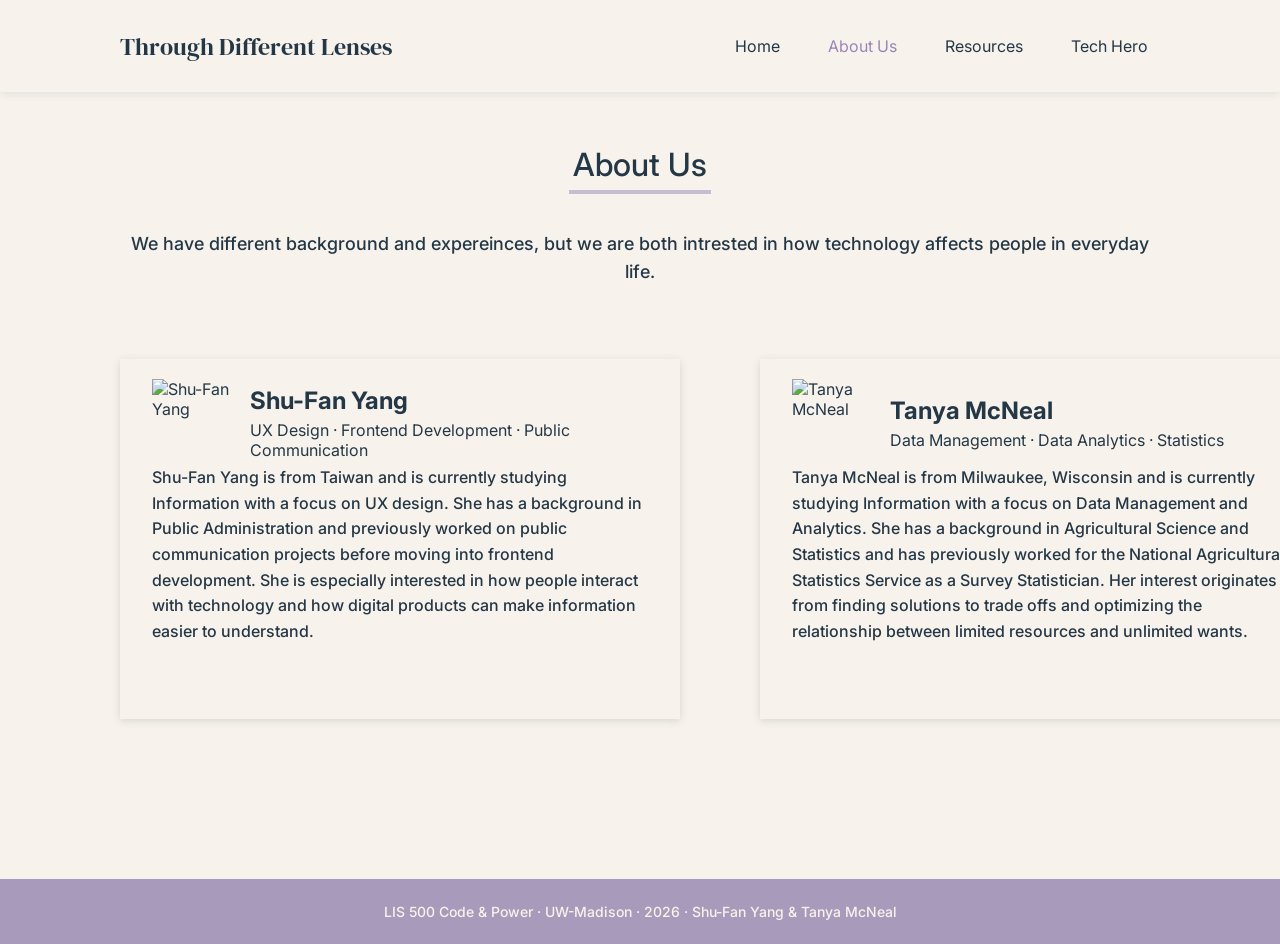
==== about_us.html @ cc82926a "Fix class attribute and spelling errors in about_us.html Corrected a typo in the 'class' attribute a" ====
<!DOCTYPE html>
<html lang="en">
<head>
    <meta charset="UTF-8">
    <meta name="viewport" content="width=device-width, initial-scale=1.0">
    <title>About Us | Through Different Lenses</title>

    <!-- Load Google Fonts before the stylesheet to keep typography consistent on the page. SY -->
    <link rel="preconnect" href="https://fonts.googleapis.com">
    <link rel="preconnect" href="https://fonts.gstatic.com" crossorigin>
    <link href="https://fonts.googleapis.com/css2?family=DM+Serif+Display&family=Inter:ital,opsz,wght@0,14..32,100..900;1,14..32,100..900&display=swap" rel="stylesheet">

    <link rel="stylesheet" href="stylepage.css">
</head>
<body>
    <!-- Shared header used on all pages. The site name and navigation are kept as two separate groups so Flexbox can place them on the left and right sides of the header. SY -->
    <header>
        <a href="index.html" class="site_name">Through Different Lenses</a>
        <nav>
            <a href="index.html" class="nav_tab">Home</a>
            <a href="about_us.html" class="nav_tab active_tab">About Us</a>
            <a href="resources.html" class="nav_tab">Resources</a>
            <a href="tech_hero.html" class="nav_tab">Tech Hero</a>
        </nav>
    </header>

<!--About us page content -->
    <main class="about_page">

        <!--Page inroduction -->
        <section class="about_intro">
            
            <h1>About Us</h1>

            <p>
                We have different background and expereinces, but we are both
                intrested in how technology affects people in everyday life. 
            </p>
            
        </section>
        
            <!-- Profile cards -->
    <section class="profile_container">

        <!-- Shu-Fan Yang Profile -->
        <article class="profile_card">

            <div class="profile_header">

                <img
                    src="images/shu_fan.png"
                    alt="Shu-Fan Yang"
                    class="profile_image"
                >

                <div class="profile_title">

                    <h2>Shu-Fan Yang</h2>

                    <p class="shu_interests">
                        UX Design · Frontend Development · Public Communication
                    </p>

                </div>

            </div>

            <p class="profile_bio">
                Shu-Fan Yang is from Taiwan and is currently studying Information
                with a focus on UX design. She has a background in Public
                Administration and previously worked on public communication
                projects before moving into frontend development. She is especially
                interested in how people interact with technology and how digital
                products can make information easier to understand.
            </p>

        </article>


        <!-- Tanya McNeal Profile -->
        <article class="profile_card">

            <div class="profile_header">

                <img
                    src="images/tanya.png"
                    alt="Tanya McNeal"
                    class="profile_image"
                >

                <div class="profile_title">

                    <h2>Tanya McNeal</h2>

                    <p class="tanya_interests">
                        Data Management · Data Analytics · Statistics
                    </p>

                </div>

            </div>

            <p class="profile_bio">
                Tanya McNeal is from Milwaukee, Wisconsin and is currently studying
                Information with a focus on Data Management and Analytics. She has
                a background in Agricultural Science and Statistics and has
                previously worked for the National Agricultural Statistics Service
                as a Survey Statistician. Her interest originates from finding
                solutions to trade offs and optimizing the relationship between
                limited resources and unlimited wants.
            </p>

        </article>

    </section>

</main> 
            
    <!-- Shared footer used on all pages. SY -->
    <footer>
        <p>
            LIS 500 Code & Power · UW-Madison · 2026 · Shu-Fan Yang & Tanya McNeal
        </p>
    </footer>
</body>
</html>
---- stylepage.css ----
/* Reset default browser spacing so all pages start with a consistent layout. SY */
* {
    box-sizing: border-box; /* Include padding and border in the total width and  height. SY */
    margin: 0;
    padding: 0;
}

/* Set the default typography and background color for the site. SY */
body {
    font-family: 'Inter', sans-serif;
    font-weight: 400;
    color: #243746;
    background-color: #F7F3EC;
    min-height: 100vh; /* Make the page fill the browser window. SY */
    display: flex;
    flex-direction: column;
}


/* Header - SY
------------------------*/
/* Use Flexbox so the site name and navigation can stay on the left and right sides and remain vertically aligned. SY */
header {
    display: flex;
    justify-content:space-between;
    align-items: center;
    padding: 24px 120px;
    box-shadow: 0px 2px 8px rgba(36, 55, 70, 0.1);
    position: relative;
    z-index: 10; /* Keep the header and its shadow above the page content. SY */
}

/* Set the header link color and remove the default underline. SY */
header a {
    color: #243746;
    text-decoration: none;
}

.site_name {
    font-family: 'DM Serif Display', serif;
    font-size: 24px;
}

/* Keep tabs in one row with equal spacing and add padding to make each tab easier to click. SY */
nav {
    display: flex;
    gap: 24px;
}

.nav_tab {
    font-size: 16px;
    padding: 12px;
}

/* Change the text color on hover to give users a clear visual response. SY */
.nav_tab:hover {
    color: #9985B9;
}

/* Highlight the current page in the navigation so users can see where they are. SY */
.active_tab {
    color: #9985B9;
}


/* Home - SY
------------------------*/
.home {
    display: flex;
    align-items: center;
    overflow: hidden;
    position: relative; /* Use a relative container so the banner can be positioned. SY */
    flex: 1; /* Make the home section fill the remaining space between the header and footer. SY */
}

.home_intro {
    padding: 72px 0 200px 120px;
}

.home_title {
    font-family: 'DM Serif Display', serif;
    font-size: 64px;
    font-weight: 400;
    color: #9985B9;
    margin-bottom: 20px;
}

.home_subtitle {
    font-size: 32px;
    font-weight: 400;
    margin-bottom: 32px;
}

.home_description {
    font-size: 18px;
    line-height: 1.5;
    border-left: 4px solid rgba(153, 133, 185, 0.5);
    padding: 8px 0 8px 16px;
    margin-bottom: 96px;
}

.home_cta {
    width: 360px;
    font-size: 18px;
    line-height: 1.5;
    padding: 0 20px;
    margin-bottom: 12px;
}

.home_cta span {
    font-weight: 500;
    color: #4F7F79;
}

/* Use Flexbox to keep the button text and arrow aligned in one row. SY */
.home_button {
    display: flex;
    align-items: center;
    justify-content: center;
    gap: 12px;
    width: 360px;
    font-size: 18px;
    font-weight: 500;
    color: #F7F3EC;
    background-color: #4F7F79;
    padding: 16px 20px;
    border-radius: 50px;
    text-decoration: none;
}

.home_button:hover {
    background-color: #4E8E86;
}

.home_button img {
    width: 24px;
}

.home_banner {
    position: absolute;
    left: 640px;
    top: 0;
    z-index: -1; /* Keep the banner behind the text. SY */
    height: 110%; /* Make the banner fill the space. SY */
    width: auto;
}


/* Resources - SY
----------------------- */
/* Keep the content centered with consistent spacing between each part. SY */
.resources {
    max-width: 1200px;
    margin: 0 auto;
    display: flex;
    flex-direction: column;
    align-items: center;
    gap: 80px;
    padding: 80px 120px 160px;
}

.resources_intro {
    text-align: center;
}

.resources_title {
    font-size: 32px;
    font-weight: 400;
    display: inline-block; /* Allow the underline to be the same width as the text. SY */
}

.resources_title::after {
    content: "";
    display: block;
    width: 100%;
    height: 4px;
    background-color: rgba(153, 133, 185, 0.5);
    margin-top: 4px;
}

.resources_description {
    font-size: 18px;
    line-height: 1.5;
    margin-top: 36px;
}

.resources_definition {
    display: flex;
    flex-direction: column;
    gap: 24px;
}

/* Use Flexbox to keep each definition title in a fixed left column and the explanation on the right. SY */
.definition_card {
    display: flex;
    gap: 24px;
    position: relative;
    padding-bottom: 24px;
}

/* Add a divider between each definition. SY */
.definition_card::after {
    content: "";
    width: 100%;
    height: 2px;
    background-color: rgba(36, 55, 70, 0.1);
    position: absolute;
    left: 0;
    bottom: 0;
}

/* Remove the divider after the last definition. SY */
.definition_card:last-child::after {
  display: none;
}

.definition_title {
    width: 164px;
    font-size: 20px;
    font-weight: 500;
    flex-shrink: 0;
}

.definition_content {
    font-size: 16px;
    line-height: 1.5;
    display: flex;
    flex-direction: column;
    gap: 20px;
}

.definition_content a,
.related_list a {
    color: #9985B9;
    font-weight: 500;
}

.reflection_title,
.question_title,
.related_title {
    font-size: 20px;
    font-weight: 500;
    text-align: center;
}

/* Use a light background to emphasize our reflections. SY */
.reflection_content {
    font-size: 16px;
    line-height: 1.5;
    padding: 24px 48px;
    margin-top: 20px;
    background-color: rgba(153, 133, 185, 0.15);
    border-radius: 10px;
}

.resources_question,
.resources_related {
    width: 100%;
    padding: 0 48px;
}

.question_content {
    display: flex;
    align-items: center;
    gap: 24px;
    margin-top: 20px;
}

.question_content img {
    width: 100px;
    height: 100px;
}

.question_list {
    font-size: 16px;
    line-height: 2;
    list-style-position: inside; /* Keep the list numbers inside the list area to prevent them from overlapping with the image. SY */
}

.related_list {
    font-size: 16px;
    line-height: 1.5;
    margin-top: 24px;
    display: flex;
    flex-direction: column;
    gap: 24px;
    list-style: none;
}


/* Footer - SY
------------------------*/
footer {
    font-weight: 500;
    font-size: 14px;
    text-align: center;
    color: #F7F3EC;
    background-color: #A79ABB;
    padding: 24px 120px;
}

/* About Us - TM
------------------------*/

/*Main About Us Page*/
.about_page{
    flex: 1;
    padding: 52px 120px 160px;
}

/*About Us introduction.*/
.about_intro {
    text-align: center;
    margin-bottom: 72px;
}

.about_intro h1 {
    display: inline-block;
    font-family:"Inter", sams-serif;
    font-size: 32px;
    font-weight: 500;
    line-height: 1.3;
    color: #243746;
}

/*Purple underline beneath the About Us heading. */
.about_intro h1::after {
    content: "";
    display: block;
    width: 142px;
    height: 4px;
    background-color: rgba(153, 133, 185, 0.5);
    margin-top: 4px;
}

/*Introductory description.*/
.about_intro p {
    width: 600 px;
    margin: 36px auto 0;

    font-family: 'Inter', sans-serif;
    font-size: 18px;
    font-weight: 500;
    line-height: 1.6;

    color: #243746;
    text-align: center; 
} 

/*Profile cards */
.profile_container { 
    width: 1200px;
    margin: 0 auto; 

    display: flex;
    gap: 80px;
}

/* Indiviual profile cards. */
.profile_card {
    width: 560px;
    height: 360px;

    position: relative;

    padding: 20px 32px 32px;

    background-color: #F7F3EC;
    broder-radius: 10px;
    
    box-shadow: 0 2px 8px rgba(36, 55, 70, 0.15)
}

/* profile image and title */
.profile_header { 
    display: flex;
    align-items: center; 
    
    gap: 12px; 
    margine-bottom: 26px;
}

/*Profile picture. */
.profile_image {
    width: 86px; 
    height: 86px; 
    object-fit: cover; 
    broader-radius: 50%; 
    flex-shrink: 0;
}

/*Profile names. */
.profile_title h2 {
    font-family: 'Inter', sans-seif;
    
    font-size: 24px;
    front-weight: 500;
    line-height: 1.3;

    color: #243746;
    margin: 0 0 4px;
}

/*Intrest text.*/
.shu_intrests,
.tanya_intrests {
    font-family: 'Inter', sans-seif;
    
    font-size: 14px;
    font-weight: 600;
    line-height: 1.3;
    margin: 0;
    }

/*Shu-Fan intrest color. */
.shu_intrests {
    color: #C96F5B;
}

/*Tanya intrest color. */
.tanya_intrests {
    color: #4F7F79;
}

/* Biography text. */
    .profile_bio {
        width: 496px;

        font-family: 'Inter', sans-seif;
        
        front-size: 16 px;
        font-weight: 500;
        line-height: 1.6;

        color: #243746;

        margin:0;
    }
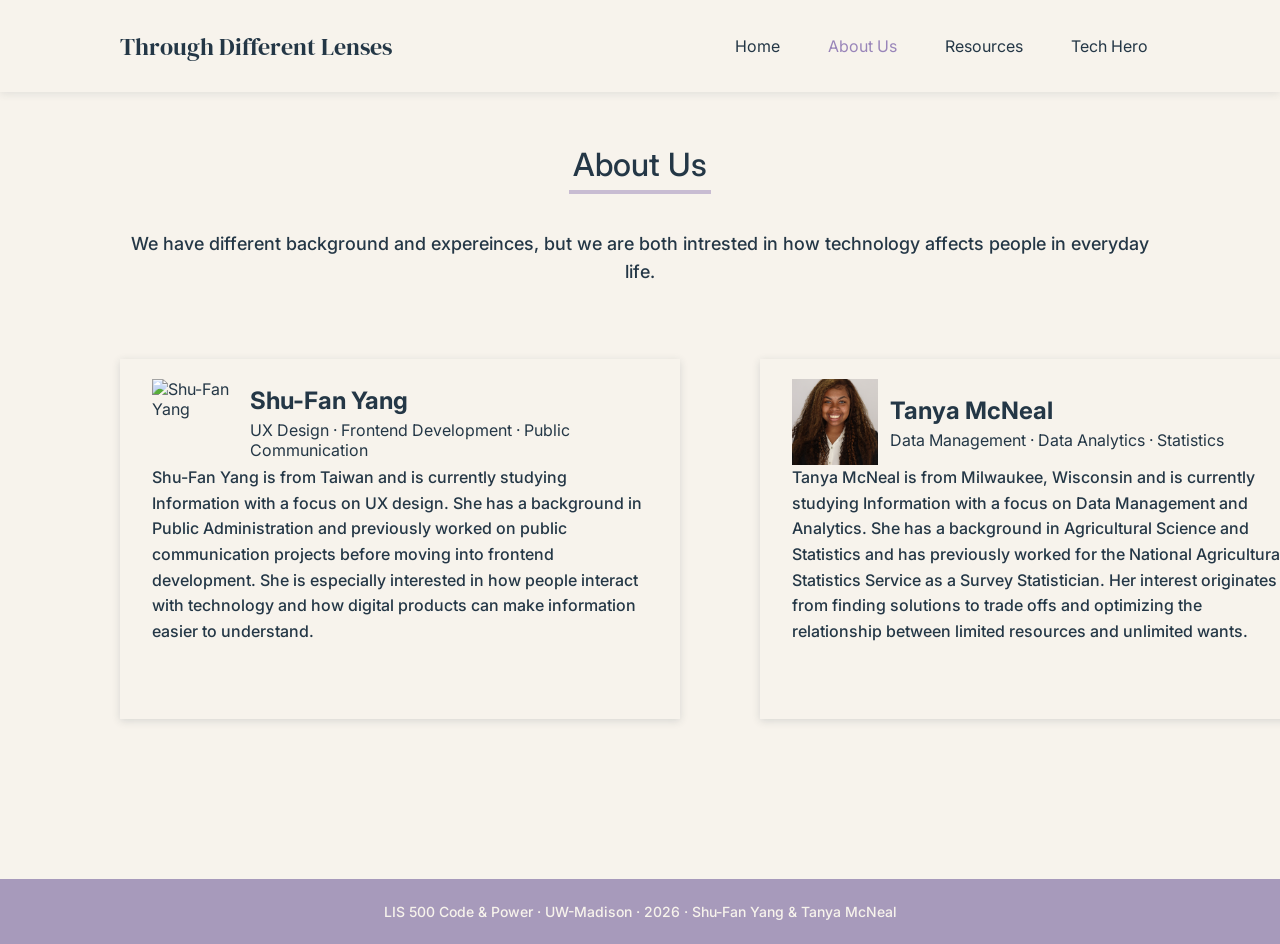
==== commit 68173bbd: "Update profile card classes and image extensions" ====
--- a/about_us.html
+++ b/about_us.html
@@ -43,12 +43,12 @@
     <section class="profile_container">
 
         <!-- Shu-Fan Yang Profile -->
-        <article class="profile_card">
+        <article class="profile_card shu_profile">
 
             <div class="profile_header">
 
                 <img
-                    src="images/shu_fan.png"
+                    src="images/shu_fan.png.png"
                     alt="Shu-Fan Yang"
                     class="profile_image"
                 >
@@ -78,12 +78,12 @@
 
 
         <!-- Tanya McNeal Profile -->
-        <article class="profile_card">
+        <article class="profile_card tanya_profile">
 
             <div class="profile_header">
 
                 <img
-                    src="images/tanya.png"
+                    src="images/tanya.png.jpg"
                     alt="Tanya McNeal"
                     class="profile_image"
                 >
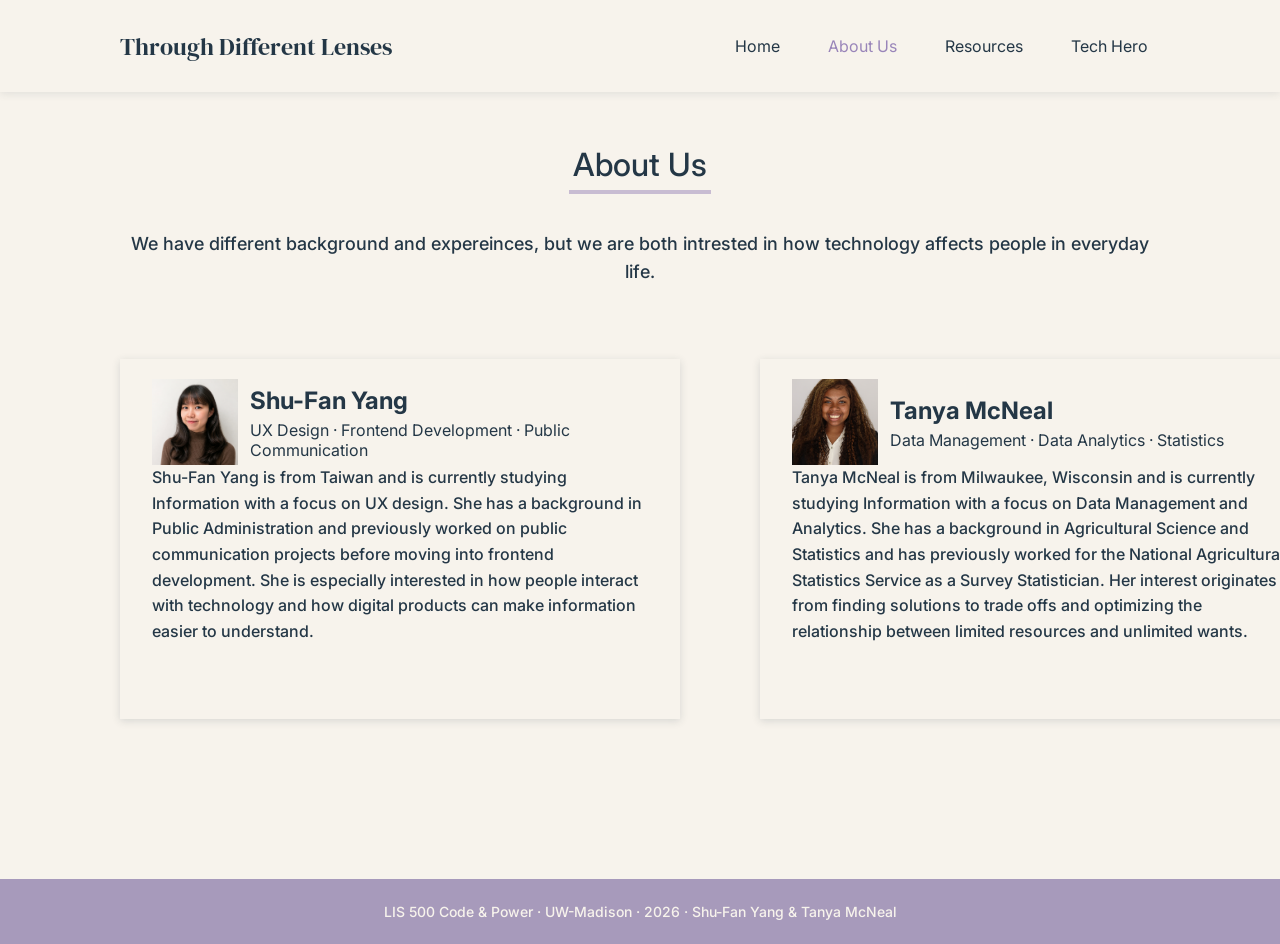
==== commit 31e661b5: "Fix image source path in about_us.html" ====
--- a/about_us.html
+++ b/about_us.html
@@ -48,7 +48,7 @@
             <div class="profile_header">
 
                 <img
-                    src="images/shu_fan.png.png"
+                    src="images/shu_fan.png .png"
                     alt="Shu-Fan Yang"
                     class="profile_image"
                 >
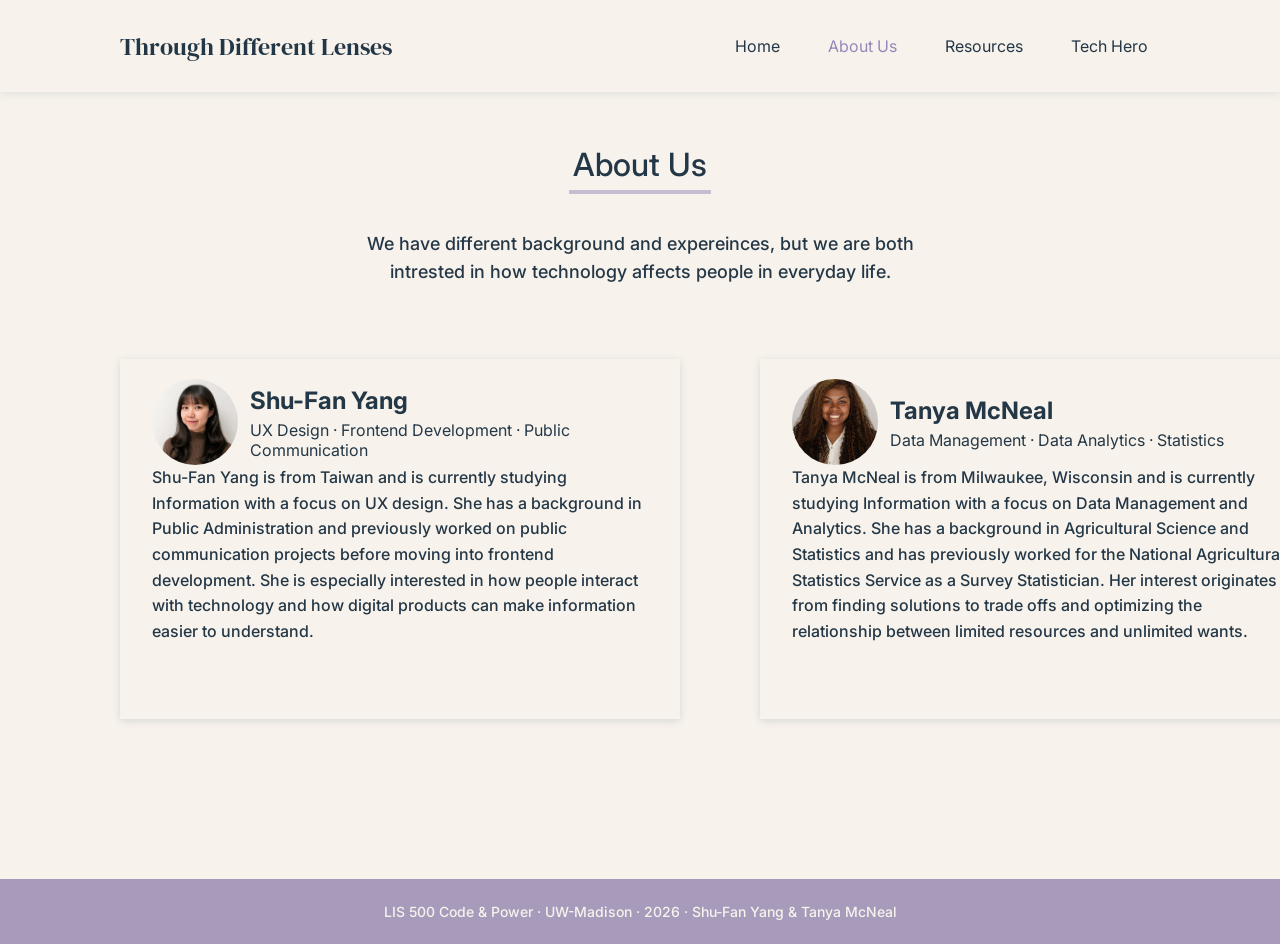
==== commit 2fef0872: "Fix typo in About Us section" ====
--- a/about_us.html
+++ b/about_us.html
@@ -33,7 +33,7 @@
             <h1>About Us</h1>
 
             <p>
-                We have different background and expereinces, but we are both
+                We have different background and expereinces, but we are both<br>
                 intrested in how technology affects people in everyday life. 
             </p>
             
--- a/stylepage.css
+++ b/stylepage.css
@@ -384,8 +384,9 @@
 .profile_image {
     width: 86px; 
     height: 86px; 
-    object-fit: cover; 
-    broader-radius: 50%; 
+    border-radius: 50%; 
+    object-fit: cover;  
+    object-position: center;
     flex-shrink: 0;
 }
 
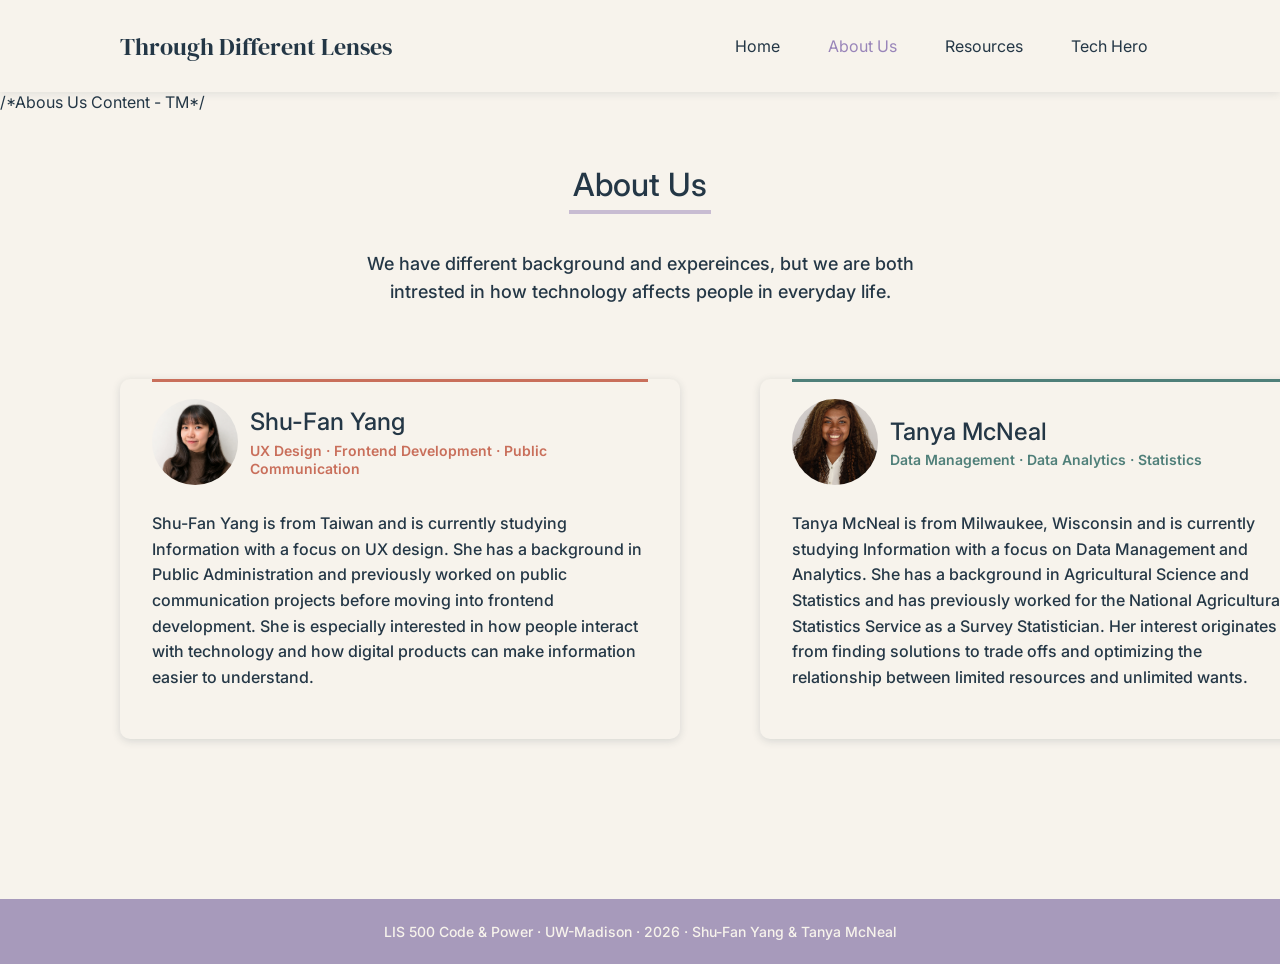
==== commit 8166174a: "Add comment for About Us content section" ====
--- a/about_us.html
+++ b/about_us.html
@@ -24,6 +24,8 @@
         </nav>
     </header>
 
+/*Abous Us Content - TM*/
+    
 <!--About us page content -->
     <main class="about_page">
 
--- a/stylepage.css
+++ b/stylepage.css
@@ -316,7 +316,7 @@
 
 .about_intro h1 {
     display: inline-block;
-    font-family:"Inter", sams-serif;
+    font-family:"Inter", sans-serif;
     font-size: 32px;
     font-weight: 500;
     line-height: 1.3;
@@ -335,7 +335,7 @@
 
 /*Introductory description.*/
 .about_intro p {
-    width: 600 px;
+    width: 600px;
     margin: 36px auto 0;
 
     font-family: 'Inter', sans-serif;
@@ -356,6 +356,24 @@
     gap: 80px;
 }
 
+/*Colored lines at the top of each profile card. */
+.profile_card::before {
+    content: "";
+    position: absolute; 
+    top: 0;
+    left: 32px;
+    right: 32px;
+    height: 3px;
+}
+
+.shu_profile::before {
+    background-color: #C96F5B;
+}
+
+.tanya_profile::before {
+    background-color: #4F7F79;
+}
+
 /* Indiviual profile cards. */
 .profile_card {
     width: 560px;
@@ -366,9 +384,9 @@
     padding: 20px 32px 32px;
 
     background-color: #F7F3EC;
-    broder-radius: 10px;
-    
-    box-shadow: 0 2px 8px rgba(36, 55, 70, 0.15)
+    border-radius: 10px;
+    
+    box-shadow: 0 2px 8px rgba(36, 55, 70, 0.15);
 }
 
 /* profile image and title */
@@ -377,7 +395,7 @@
     align-items: center; 
     
     gap: 12px; 
-    margine-bottom: 26px;
+    margin-bottom: 26px;
 }
 
 /*Profile picture. */
@@ -392,10 +410,10 @@
 
 /*Profile names. */
 .profile_title h2 {
-    font-family: 'Inter', sans-seif;
+    font-family: 'Inter', sans-serif;
     
     font-size: 24px;
-    front-weight: 500;
+    font-weight: 500;
     line-height: 1.3;
 
     color: #243746;
@@ -403,9 +421,9 @@
 }
 
 /*Intrest text.*/
-.shu_intrests,
-.tanya_intrests {
-    font-family: 'Inter', sans-seif;
+.shu_interests,
+.tanya_interests {
+    font-family: 'Inter', sans-serif;
     
     font-size: 14px;
     font-weight: 600;
@@ -413,13 +431,13 @@
     margin: 0;
     }
 
-/*Shu-Fan intrest color. */
-.shu_intrests {
+/*Shu-Fan interest color. */
+.shu_interests {
     color: #C96F5B;
 }
 
-/*Tanya intrest color. */
-.tanya_intrests {
+/*Tanya interest color. */
+.tanya_interests {
     color: #4F7F79;
 }
 
@@ -427,9 +445,9 @@
     .profile_bio {
         width: 496px;
 
-        font-family: 'Inter', sans-seif;
+        font-family: 'Inter', sans-serif;
         
-        front-size: 16 px;
+        font-size: 16px;
         font-weight: 500;
         line-height: 1.6;
 
@@ -438,6 +456,237 @@
         margin:0;
     }
 
+/* Dr. Gladys West - Tech Hero Page - TM
+----------------------------------------*/
+
+/* Main page containter */
+.tech_hero_page {
+    flex: 1;
+    width: 840px;
+    margin: 0 auto; 
+    padding: 52px 0 160px;
+    color: #243746;
+}
+
+/* Page Title */
+.tech_hero_intro {
+    width: 100%;
+    text-align: center; 
+    margin-bottom: 80px; 
+}
+
+.tech_hero_intro h1 {
+    width: 833px;
+    margin: 0 auto; 
+    font-family: "Inter", sans-serif; 
+    font-size: 32px; 
+    font-weight: 500;
+    line-height: 130%;
+    letter-spacing: 0;
+    text-align: center;
+    color: #243746;
+}
+.tech_hero_intro h1 > span:first-of-type { 
+    font-family: "Inter", sans-serif;
+    font-size: 32px;
+    font-weight: 600; 
+    line-height: 130%;
+    letter-spacing: 0;
+    color: #9985B9;
+}
+.title_second_line{
+    position: relative;
+    display:inline-block;
+    font-weight: 500;
+    color: #243746;
+}
+.title_second_line::after {
+    content: "";
+    position:absolute;
+    left: 0;
+    right: 0;
+    bottom: -5px;
+    height: 3px;
+    background-color: #9985B9;
+}
+/* Shared two-column section */
+.hero_section {
+    width: 840px; 
+    display: flex;
+    align-items: flex-start;
+    gap: 24px;
+}
+
+.hero_section p {
+    margin: 0;
+    font-family: "Inter", sans-serif; 
+    font-size: 16px; 
+    font-weight: 500;
+    line-height: 160%;
+    color: #243746;
+}
+
+/*First section - Present-Day Photo and Intro*/
+.hero_intro_section{
+    margin-bottom: 24px;
+}
+.hero_present_image {
+    width: 408px;
+    height: 273px;
+    object-fit: cover;
+}
+.hero_intro_section p {
+    width: 409px;
+}
+/* Career and Accomplishments */
+.hero_career{
+    width: 840px;
+    margin: 0 0 48px;
+}
+.hero_career p {
+    width: 840px;
+    margin: 0;
+    font-family: "Inter", sans-serif; 
+    font-size: 16px; 
+    font-weight: 500;
+    line-height: 160%;
+    letter-spacing: 0;
+    color: #243746;
+} 
+
+/*Legacy Highlight*/ 
+.hero_legacy {
+    box-sizing: border-box;
+    width: 840px;
+    height: 74px; 
+    margin: 0 0 48px;
+    padding: 0 62px;
+
+    display: flex;
+    align-items: center;
+    justify-content: center; 
+
+    background-color: #E9E4E7; 
+    border-radius: 10px;
+}
+
+.hero_legacy p {
+    width: 716px;
+    margin: 0;
+    font-family: "Inter", sans-serif; 
+    font-size: 18px; 
+    font-weight: 600;
+    line-height: 130%;
+    text-align: center;
+    color: #243746;
+}
+
+/* Race, Gender and Intersectionality*/
+.hero_barriers{
+    margin-bottom: 80px;
+}
+.hero_barriers p {
+    width: 408px;
+}
+.hero_historical_image {
+    width: 409px;
+    height: 305px;
+    object-fit: cover;
+}
+
+/* Video Section*/
+.hero_video {
+    width: 840px;
+    text-align: center;
+}
+.hero_video h2 {
+    margin: 0 0 24px;
+    font-family: "Inter", sans-serif; 
+    font-size: 20px; 
+    font-weight: 600;
+    line-height: 130%;
+    text-align: center;
+    color: #243746;
+}
+.hero_video_embed {
+    display: block; 
+    box-sizing: border-box;
+    width: 840px;
+    height: 470px;
+    margin: 0;
+    border: 0;
+}
+.video_description{
+    width: 768px;
+    margin: 24px auto 0;
+    font-family: "Inter", sans-serif; 
+    font-size: 14px; 
+    font-weight: 500;
+    line-height: 160%;
+    letter-spacing: -0.2px;
+    text-align: center;
+    color: #73818D;
+    white-space: nowrap;
+}
+
+/*Related Resources*/
+.hero_resources {
+    width: 840px;
+    margin-top: 64px;
+    text-align: left;
+}
+
+.hero_resources h2 {
+    display: block;
+    width: fit-content;
+    margin: 0 auto 32px;
+    font-family: "Inter", sans-serif; 
+    font-size: 20px; 
+    font-weight: 600;
+    line-height: 130%;
+    text-align: center;
+    color: #243746;
+}
+
+/*Remove the purple underline */
+.hero_resources h2::after {
+   display: none;
+}   
+
+/* Individual resources */
+.resource_item {
+    width: 840px;
+    margin: 0 auto 32px;
+    text-align: left;
+}
+.resource_item a {
+    font-family: "Inter", sans-serif; 
+    font-size: 14px; 
+    font-weight: 500;
+    line-height: 160%;
+    color: #9985B9;
+    text-decoration: underline;
+    text-underline-offset: 2px;
+}
+.resource_item a:hover {
+    color: #243746;
+}
+.resource_item p {
+    margin: 0;
+    font-family: "Inter", sans-serif; 
+    font-size: 14px; 
+    font-weight: 500;
+    line-height: 160%;
+    text-align: left;
+    color: #243746;
+}
+    
+    
+
+
+    
+
+    
 
         
     
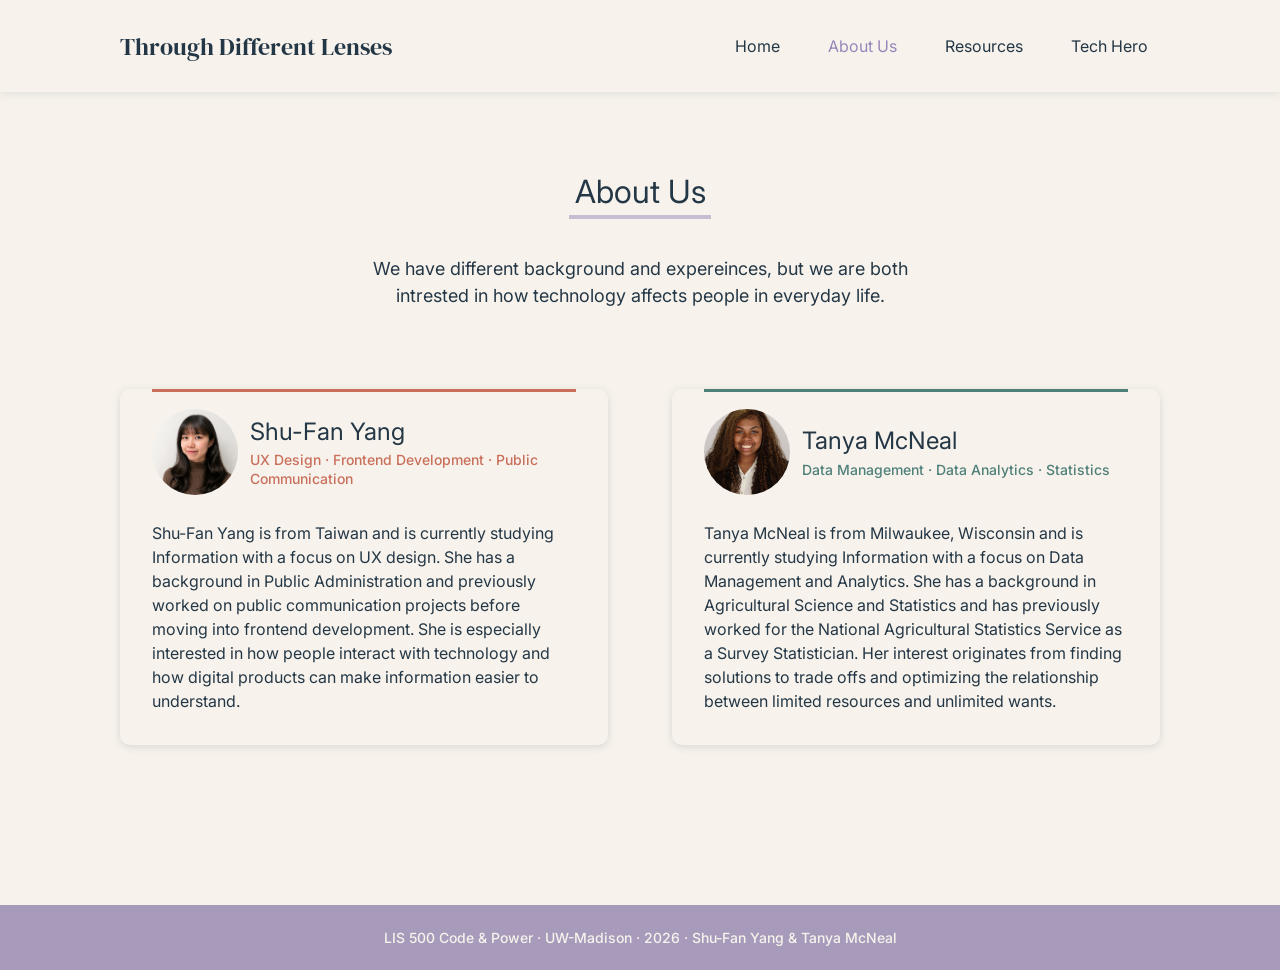
==== commit 109c37d7: "Refine layout and styles" ====
--- a/about_us.html
+++ b/about_us.html
@@ -24,12 +24,11 @@
         </nav>
     </header>
 
-/*Abous Us Content - TM*/
     
-<!--About us page content -->
+<!--About us page content - TM -->
     <main class="about_page">
 
-        <!--Page inroduction -->
+        <!--Page inroduction - TM -->
         <section class="about_intro">
             
             <h1>About Us</h1>
@@ -41,82 +40,82 @@
             
         </section>
         
-            <!-- Profile cards -->
-    <section class="profile_container">
+            <!-- Profile cards - TM -->
+        <section class="profile_container">
 
-        <!-- Shu-Fan Yang Profile -->
-        <article class="profile_card shu_profile">
+            <!-- Shu-Fan Yang Profile - TM -->
+            <article class="profile_card shu_profile">
 
-            <div class="profile_header">
+                <div class="profile_header">
 
-                <img
-                    src="images/shu_fan.png .png"
-                    alt="Shu-Fan Yang"
-                    class="profile_image"
-                >
+                    <img
+                        src="images/shu_fan.png .png"
+                        alt="Shu-Fan Yang"
+                        class="profile_image"
+                    >
 
-                <div class="profile_title">
+                    <div class="profile_title">
 
-                    <h2>Shu-Fan Yang</h2>
+                        <h2>Shu-Fan Yang</h2>
 
-                    <p class="shu_interests">
-                        UX Design · Frontend Development · Public Communication
-                    </p>
+                        <p class="shu_interests">
+                            UX Design · Frontend Development · Public Communication
+                        </p>
+
+                    </div>
 
                 </div>
 
-            </div>
+                <p class="profile_bio">
+                    Shu-Fan Yang is from Taiwan and is currently studying Information
+                    with a focus on UX design. She has a background in Public
+                    Administration and previously worked on public communication
+                    projects before moving into frontend development. She is especially
+                    interested in how people interact with technology and how digital
+                    products can make information easier to understand.
+                </p>
 
-            <p class="profile_bio">
-                Shu-Fan Yang is from Taiwan and is currently studying Information
-                with a focus on UX design. She has a background in Public
-                Administration and previously worked on public communication
-                projects before moving into frontend development. She is especially
-                interested in how people interact with technology and how digital
-                products can make information easier to understand.
-            </p>
-
-        </article>
+            </article>
 
 
-        <!-- Tanya McNeal Profile -->
-        <article class="profile_card tanya_profile">
+            <!-- Tanya McNeal Profile - TM -->
+            <article class="profile_card tanya_profile">
 
-            <div class="profile_header">
+                <div class="profile_header">
 
-                <img
-                    src="images/tanya.png.jpg"
-                    alt="Tanya McNeal"
-                    class="profile_image"
-                >
+                    <img
+                        src="images/tanya.png.jpg"
+                        alt="Tanya McNeal"
+                        class="profile_image"
+                    >
 
-                <div class="profile_title">
+                    <div class="profile_title">
 
-                    <h2>Tanya McNeal</h2>
+                        <h2>Tanya McNeal</h2>
 
-                    <p class="tanya_interests">
-                        Data Management · Data Analytics · Statistics
-                    </p>
+                        <p class="tanya_interests">
+                            Data Management · Data Analytics · Statistics
+                        </p>
+
+                    </div>
 
                 </div>
 
-            </div>
+                <p class="profile_bio">
+                    Tanya McNeal is from Milwaukee, Wisconsin and is currently studying
+                    Information with a focus on Data Management and Analytics. She has
+                    a background in Agricultural Science and Statistics and has
+                    previously worked for the National Agricultural Statistics Service
+                    as a Survey Statistician. Her interest originates from finding
+                    solutions to trade offs and optimizing the relationship between
+                    limited resources and unlimited wants.
+                </p>
 
-            <p class="profile_bio">
-                Tanya McNeal is from Milwaukee, Wisconsin and is currently studying
-                Information with a focus on Data Management and Analytics. She has
-                a background in Agricultural Science and Statistics and has
-                previously worked for the National Agricultural Statistics Service
-                as a Survey Statistician. Her interest originates from finding
-                solutions to trade offs and optimizing the relationship between
-                limited resources and unlimited wants.
-            </p>
+            </article>
 
-        </article>
+        </section>
 
-    </section>
-
-</main> 
+    </main> 
             
     <!-- Shared footer used on all pages. SY -->
     <footer>
--- a/stylepage.css
+++ b/stylepage.css
@@ -235,6 +235,11 @@
     font-weight: 500;
 }
 
+.definition_content a:hover,
+.related_list a:hover {
+    color: #243746;
+}
+
 .reflection_title,
 .question_title,
 .related_title {
@@ -299,31 +304,31 @@
     padding: 24px 120px;
 }
 
+
 /* About Us - TM
 ------------------------*/
 
-/*Main About Us Page*/
+/*Main About Us Page - TM*/
 .about_page{
     flex: 1;
-    padding: 52px 120px 160px;
-}
-
-/*About Us introduction.*/
+    padding: 80px 120px 160px;
+}
+
+/*About Us introduction. - TM*/
 .about_intro {
     text-align: center;
-    margin-bottom: 72px;
+    margin-bottom: 80px;
 }
 
 .about_intro h1 {
     display: inline-block;
     font-family:"Inter", sans-serif;
     font-size: 32px;
-    font-weight: 500;
-    line-height: 1.3;
-    color: #243746;
-}
-
-/*Purple underline beneath the About Us heading. */
+    font-weight: 400;
+    color: #243746;
+}
+
+/*Purple underline beneath the About Us heading. - TM*/
 .about_intro h1::after {
     content: "";
     display: block;
@@ -333,30 +338,27 @@
     margin-top: 4px;
 }
 
-/*Introductory description.*/
+/*Introductory description. - TM*/
 .about_intro p {
     width: 600px;
     margin: 36px auto 0;
 
     font-family: 'Inter', sans-serif;
     font-size: 18px;
-    font-weight: 500;
-    line-height: 1.6;
+    font-weight: 400;
+    line-height: 1.5;
 
     color: #243746;
     text-align: center; 
 } 
 
-/*Profile cards */
+/*Profile cards - TM*/
 .profile_container { 
-    width: 1200px;
-    margin: 0 auto; 
-
-    display: flex;
-    gap: 80px;
-}
-
-/*Colored lines at the top of each profile card. */
+    display: flex;
+    gap: 64px;
+}
+
+/*Colored lines at the top of each profile card. - TM*/
 .profile_card::before {
     content: "";
     position: absolute; 
@@ -374,10 +376,10 @@
     background-color: #4F7F79;
 }
 
-/* Indiviual profile cards. */
+/* Indiviual profile cards. - TM*/
 .profile_card {
-    width: 560px;
-    height: 360px;
+    width: 50%;
+    aspect-ratio: 560 / 360; /* Keep the card proportional to prevent overflow on narrower screens. SY */
 
     position: relative;
 
@@ -389,7 +391,7 @@
     box-shadow: 0 2px 8px rgba(36, 55, 70, 0.15);
 }
 
-/* profile image and title */
+/* profile image and title - TM*/
 .profile_header { 
     display: flex;
     align-items: center; 
@@ -398,7 +400,7 @@
     margin-bottom: 26px;
 }
 
-/*Profile picture. */
+/*Profile picture. - TM*/
 .profile_image {
     width: 86px; 
     height: 86px; 
@@ -408,48 +410,46 @@
     flex-shrink: 0;
 }
 
-/*Profile names. */
+/*Profile names. - TM*/
 .profile_title h2 {
     font-family: 'Inter', sans-serif;
     
     font-size: 24px;
-    font-weight: 500;
+    font-weight: 400;
     line-height: 1.3;
 
     color: #243746;
     margin: 0 0 4px;
 }
 
-/*Intrest text.*/
+/*Intrest text. - TM*/
 .shu_interests,
 .tanya_interests {
     font-family: 'Inter', sans-serif;
     
     font-size: 14px;
-    font-weight: 600;
+    font-weight: 500;
     line-height: 1.3;
     margin: 0;
     }
 
-/*Shu-Fan interest color. */
+/*Shu-Fan interest color. - TM*/
 .shu_interests {
     color: #C96F5B;
 }
 
-/*Tanya interest color. */
+/*Tanya interest color. - TM*/
 .tanya_interests {
     color: #4F7F79;
 }
 
-/* Biography text. */
+/* Biography text. - TM*/
     .profile_bio {
-        width: 496px;
-
         font-family: 'Inter', sans-serif;
         
         font-size: 16px;
-        font-weight: 500;
-        line-height: 1.6;
+        font-weight: 400;
+        line-height: 1.5;
 
         color: #243746;
 
@@ -459,16 +459,16 @@
 /* Dr. Gladys West - Tech Hero Page - TM
 ----------------------------------------*/
 
-/* Main page containter */
+/* Main page containter - TM*/
 .tech_hero_page {
     flex: 1;
     width: 840px;
     margin: 0 auto; 
-    padding: 52px 0 160px;
-    color: #243746;
-}
-
-/* Page Title */
+    padding: 80px 0 136px;
+    color: #243746;
+}
+
+/* Page Title - TM*/
 .tech_hero_intro {
     width: 100%;
     text-align: center; 
@@ -480,8 +480,8 @@
     margin: 0 auto; 
     font-family: "Inter", sans-serif; 
     font-size: 32px; 
-    font-weight: 500;
-    line-height: 130%;
+    font-weight: 400;
+    line-height: 1.5;
     letter-spacing: 0;
     text-align: center;
     color: #243746;
@@ -489,15 +489,15 @@
 .tech_hero_intro h1 > span:first-of-type { 
     font-family: "Inter", sans-serif;
     font-size: 32px;
-    font-weight: 600; 
-    line-height: 130%;
+    font-weight: 500; 
+    line-height: 1.5;
     letter-spacing: 0;
     color: #9985B9;
 }
 .title_second_line{
     position: relative;
     display:inline-block;
-    font-weight: 500;
+    font-weight: 400;
     color: #243746;
 }
 .title_second_line::after {
@@ -505,11 +505,11 @@
     position:absolute;
     left: 0;
     right: 0;
-    bottom: -5px;
-    height: 3px;
-    background-color: #9985B9;
-}
-/* Shared two-column section */
+    bottom: -4px;
+    height: 4px;
+    background-color: rgba(153, 133, 185, 0.5);
+}
+/* Shared two-column section - TM*/
 .hero_section {
     width: 840px; 
     display: flex;
@@ -521,12 +521,12 @@
     margin: 0;
     font-family: "Inter", sans-serif; 
     font-size: 16px; 
-    font-weight: 500;
-    line-height: 160%;
-    color: #243746;
-}
-
-/*First section - Present-Day Photo and Intro*/
+    font-weight: 400;
+    line-height: 1.5;
+    color: #243746;
+}
+
+/*First section - Present-Day Photo and Intro - TM*/
 .hero_intro_section{
     margin-bottom: 24px;
 }
@@ -538,7 +538,7 @@
 .hero_intro_section p {
     width: 409px;
 }
-/* Career and Accomplishments */
+/* Career and Accomplishments - TM*/
 .hero_career{
     width: 840px;
     margin: 0 0 48px;
@@ -548,19 +548,18 @@
     margin: 0;
     font-family: "Inter", sans-serif; 
     font-size: 16px; 
-    font-weight: 500;
-    line-height: 160%;
+    font-weight: 400;
+    line-height: 1.5;
     letter-spacing: 0;
     color: #243746;
 } 
 
-/*Legacy Highlight*/ 
+/*Legacy Highlight - TM*/ 
 .hero_legacy {
     box-sizing: border-box;
     width: 840px;
-    height: 74px; 
     margin: 0 0 48px;
-    padding: 0 62px;
+    padding: 24px 62px;
 
     display: flex;
     align-items: center;
@@ -575,13 +574,13 @@
     margin: 0;
     font-family: "Inter", sans-serif; 
     font-size: 18px; 
-    font-weight: 600;
-    line-height: 130%;
-    text-align: center;
-    color: #243746;
-}
-
-/* Race, Gender and Intersectionality*/
+    font-weight: 500;
+    line-height: 1.2;
+    text-align: center;
+    color: #243746;
+}
+
+/* Race, Gender and Intersectionality - TM*/
 .hero_barriers{
     margin-bottom: 80px;
 }
@@ -594,7 +593,7 @@
     object-fit: cover;
 }
 
-/* Video Section*/
+/* Video Section - TM*/
 .hero_video {
     width: 840px;
     text-align: center;
@@ -603,8 +602,8 @@
     margin: 0 0 24px;
     font-family: "Inter", sans-serif; 
     font-size: 20px; 
-    font-weight: 600;
-    line-height: 130%;
+    font-weight: 500;
+    line-height: 1.2;
     text-align: center;
     color: #243746;
 }
@@ -621,49 +620,49 @@
     margin: 24px auto 0;
     font-family: "Inter", sans-serif; 
     font-size: 14px; 
-    font-weight: 500;
-    line-height: 160%;
+    font-weight: 400;
+    line-height: 1.5;
     letter-spacing: -0.2px;
     text-align: center;
     color: #73818D;
     white-space: nowrap;
 }
 
-/*Related Resources*/
+/*Related Resources - TM*/
 .hero_resources {
     width: 840px;
-    margin-top: 64px;
+    margin-top: 80px;
     text-align: left;
 }
 
 .hero_resources h2 {
     display: block;
     width: fit-content;
-    margin: 0 auto 32px;
+    margin: 0 auto 24px;
     font-family: "Inter", sans-serif; 
     font-size: 20px; 
-    font-weight: 600;
-    line-height: 130%;
-    text-align: center;
-    color: #243746;
-}
-
-/*Remove the purple underline */
+    font-weight: 500;
+    line-height: 1.2;
+    text-align: center;
+    color: #243746;
+}
+
+/*Remove the purple underline - TM*/
 .hero_resources h2::after {
    display: none;
 }   
 
-/* Individual resources */
+/* Individual resources - TM*/
 .resource_item {
     width: 840px;
-    margin: 0 auto 32px;
+    margin: 0 auto 24px;
     text-align: left;
 }
 .resource_item a {
     font-family: "Inter", sans-serif; 
-    font-size: 14px; 
-    font-weight: 500;
-    line-height: 160%;
+    font-size: 16px; 
+    font-weight: 500;
+    line-height: 1.5;
     color: #9985B9;
     text-decoration: underline;
     text-underline-offset: 2px;
@@ -674,20 +673,11 @@
 .resource_item p {
     margin: 0;
     font-family: "Inter", sans-serif; 
-    font-size: 14px; 
-    font-weight: 500;
-    line-height: 160%;
+    font-size: 16px; 
+    font-weight: 400;
+    line-height: 1.5;
     text-align: left;
     color: #243746;
 }
     
-    
-
-
-    
-
-    
-
-        
-    
-
+    
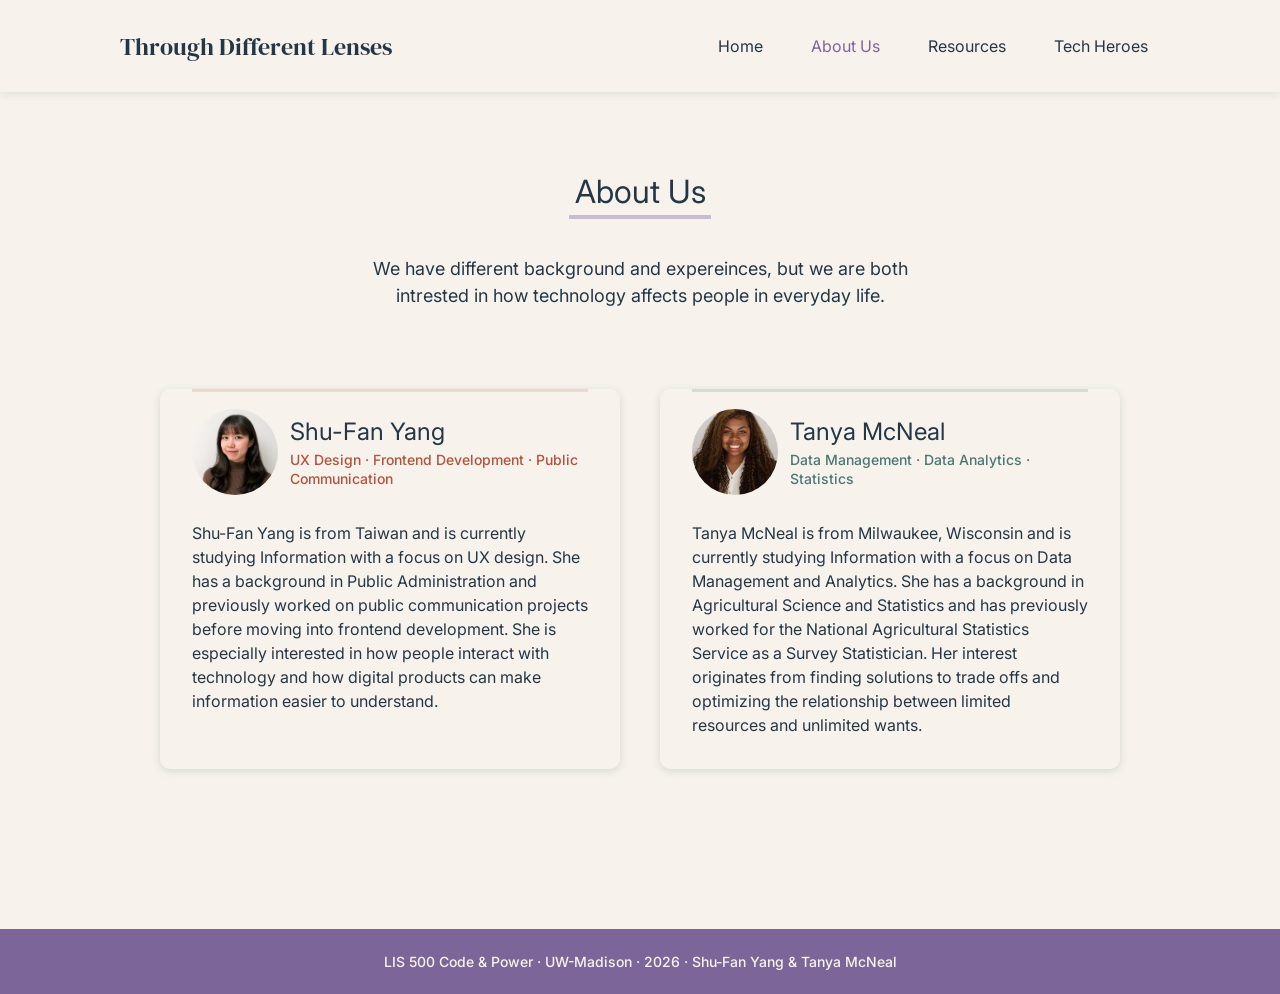
==== commit 1616180f: "Add Tech Heroes overview and improve site accessibility" ====
--- a/about_us.html
+++ b/about_us.html
@@ -20,7 +20,7 @@
             <a href="index.html" class="nav_tab">Home</a>
             <a href="about_us.html" class="nav_tab active_tab">About Us</a>
             <a href="resources.html" class="nav_tab">Resources</a>
-            <a href="tech_hero.html" class="nav_tab">Tech Hero</a>
+            <a href="tech_heroes.html" class="nav_tab">Tech Heroes</a>
         </nav>
     </header>
 
--- a/stylepage.css
+++ b/stylepage.css
@@ -1,6 +1,6 @@
 /* Reset default browser spacing so all pages start with a consistent layout. SY */
 * {
-    box-sizing: border-box; /* Include padding and border in the total width and  height. SY */
+    box-sizing: border-box; /* Include padding and border in the total width and height. SY */
     margin: 0;
     padding: 0;
 }
@@ -22,7 +22,7 @@
 /* Use Flexbox so the site name and navigation can stay on the left and right sides and remain vertically aligned. SY */
 header {
     display: flex;
-    justify-content:space-between;
+    justify-content: space-between;
     align-items: center;
     padding: 24px 120px;
     box-shadow: 0px 2px 8px rgba(36, 55, 70, 0.1);
@@ -54,12 +54,12 @@
 
 /* Change the text color on hover to give users a clear visual response. SY */
 .nav_tab:hover {
-    color: #9985B9;
+    color: #7C6699;
 }
 
 /* Highlight the current page in the navigation so users can see where they are. SY */
 .active_tab {
-    color: #9985B9;
+    color: #7C6699;
 }
 
 
@@ -81,7 +81,7 @@
     font-family: 'DM Serif Display', serif;
     font-size: 64px;
     font-weight: 400;
-    color: #9985B9;
+    color: #7C6699;
     margin-bottom: 20px;
 }
 
@@ -100,16 +100,12 @@
 }
 
 .home_cta {
-    width: 360px;
-    font-size: 18px;
+    width: 320px;
+    font-size: 16px;
     line-height: 1.5;
     padding: 0 20px;
     margin-bottom: 12px;
-}
-
-.home_cta span {
-    font-weight: 500;
-    color: #4F7F79;
+    color: #4B7772;
 }
 
 /* Use Flexbox to keep the button text and arrow aligned in one row. SY */
@@ -118,18 +114,18 @@
     align-items: center;
     justify-content: center;
     gap: 12px;
-    width: 360px;
+    width: 320px;
     font-size: 18px;
     font-weight: 500;
     color: #F7F3EC;
-    background-color: #4F7F79;
+    background-color: #4B7772;
     padding: 16px 20px;
     border-radius: 50px;
     text-decoration: none;
 }
 
 .home_button:hover {
-    background-color: #4E8E86;
+    background-color: #598E88;
 }
 
 .home_button img {
@@ -231,7 +227,7 @@
 
 .definition_content a,
 .related_list a {
-    color: #9985B9;
+    color: #7C6699;
     font-weight: 500;
 }
 
@@ -292,6 +288,108 @@
     list-style: none;
 }
 
+/* Tech Heroes Overview - SY
+----------------------- */
+.tech_heroes_overview {
+    max-width: 1200px;
+    margin: 0 auto;
+    display: flex;
+    flex-direction: column;
+    align-items: center;
+    gap: 80px;
+    padding: 80px 120px 160px;
+    flex: 1;
+}
+
+.heroes_overview_intro {
+    text-align: center;
+}
+
+.heroes_overview_title {
+    font-size: 32px;
+    font-weight: 400;
+    display: inline-block; /* Allow the underline to be the same width as the text. SY */
+}
+
+.heroes_overview_title::after {
+    content: "";
+    display: block;
+    width: 100%;
+    height: 4px;
+    background-color: rgba(153, 133, 185, 0.5);
+    margin-top: 4px;
+}
+
+.heroes_overview_description {
+    font-size: 18px;
+    line-height: 1.5;
+    margin-top: 36px;
+}
+
+/* Place the two cards side by side. SY */
+.heroes_overview_cards {
+    display: flex;
+    gap: 40px;
+}
+
+.hero_card {
+    width: 50%;
+    aspect-ratio: 560 / 620;
+    border-radius: 10px;
+    box-shadow: 0 2px 8px rgba(36, 55, 70, 0.15);
+    text-decoration: none;
+    color: #243746;
+}
+
+/* Change the shadow color on hover to show that the card is clickable. SY */
+.hero_card:hover {
+    box-shadow: 0 2px 12px rgba(153, 133, 185, 0.5);
+}
+
+/* Use the same image ratio for both cards and crop the extra area so the images do not stretch. SY */
+.hero_card_picture {
+    width: 100%;
+    aspect-ratio: 3 / 2;
+    border-radius: 10px 10px 0 0;
+    overflow: hidden;
+}
+
+.hero_card_picture img {
+    width: 100%;
+    height: 100%;
+    object-fit: cover;
+}
+
+.hero_card_name {
+    font-size: 24px;
+    font-weight: 400;
+    margin-top: 24px;
+    padding: 0 32px;
+}
+
+.hero_card_role {
+    display: inline-block;
+    font-size: 16px;
+    font-weight: 500;
+    margin-top: 8px;
+    color: #7C6699;
+    padding: 0 32px;
+}
+
+.hero_card_description {
+    font-size: 16px;
+    line-height: 1.5;
+    margin: 24px 0 32px;
+    padding: 0 32px;
+    /* Use the first paragraph from each profile as a preview and limit it to 4 lines so both cards stay the same height. SY */
+    display: -webkit-box;
+    -webkit-box-orient: vertical;
+    -webkit-line-clamp: 4;
+    line-clamp: 4;
+    overflow: hidden;
+}
+
+
 
 /* Footer - SY
 ------------------------*/
@@ -300,7 +398,7 @@
     font-size: 14px;
     text-align: center;
     color: #F7F3EC;
-    background-color: #A79ABB;
+    background-color: #7C6699;
     padding: 24px 120px;
 }
 
@@ -310,6 +408,8 @@
 
 /*Main About Us Page - TM*/
 .about_page{
+    max-width: 1200px;
+    margin: 0 auto;
     flex: 1;
     padding: 80px 120px 160px;
 }
@@ -355,7 +455,7 @@
 /*Profile cards - TM*/
 .profile_container { 
     display: flex;
-    gap: 64px;
+    gap: 40px;
 }
 
 /*Colored lines at the top of each profile card. - TM*/
@@ -369,11 +469,11 @@
 }
 
 .shu_profile::before {
-    background-color: #C96F5B;
+    background-color: rgba(201, 111, 91, 0.2);
 }
 
 .tanya_profile::before {
-    background-color: #4F7F79;
+    background-color: rgba(79, 127, 121, 0.2);
 }
 
 /* Indiviual profile cards. - TM*/
@@ -435,12 +535,12 @@
 
 /*Shu-Fan interest color. - TM*/
 .shu_interests {
-    color: #C96F5B;
+    color: #B4523C;
 }
 
 /*Tanya interest color. - TM*/
 .tanya_interests {
-    color: #4F7F79;
+    color: #4B7772;
 }
 
 /* Biography text. - TM*/
@@ -492,7 +592,7 @@
     font-weight: 500; 
     line-height: 1.5;
     letter-spacing: 0;
-    color: #9985B9;
+    color: #7C6699;
 }
 .title_second_line{
     position: relative;
@@ -663,7 +763,7 @@
     font-size: 16px; 
     font-weight: 500;
     line-height: 1.5;
-    color: #9985B9;
+    color: #7C6699;
     text-decoration: underline;
     text-underline-offset: 2px;
 }
@@ -680,4 +780,4 @@
     color: #243746;
 }
     
-    +  
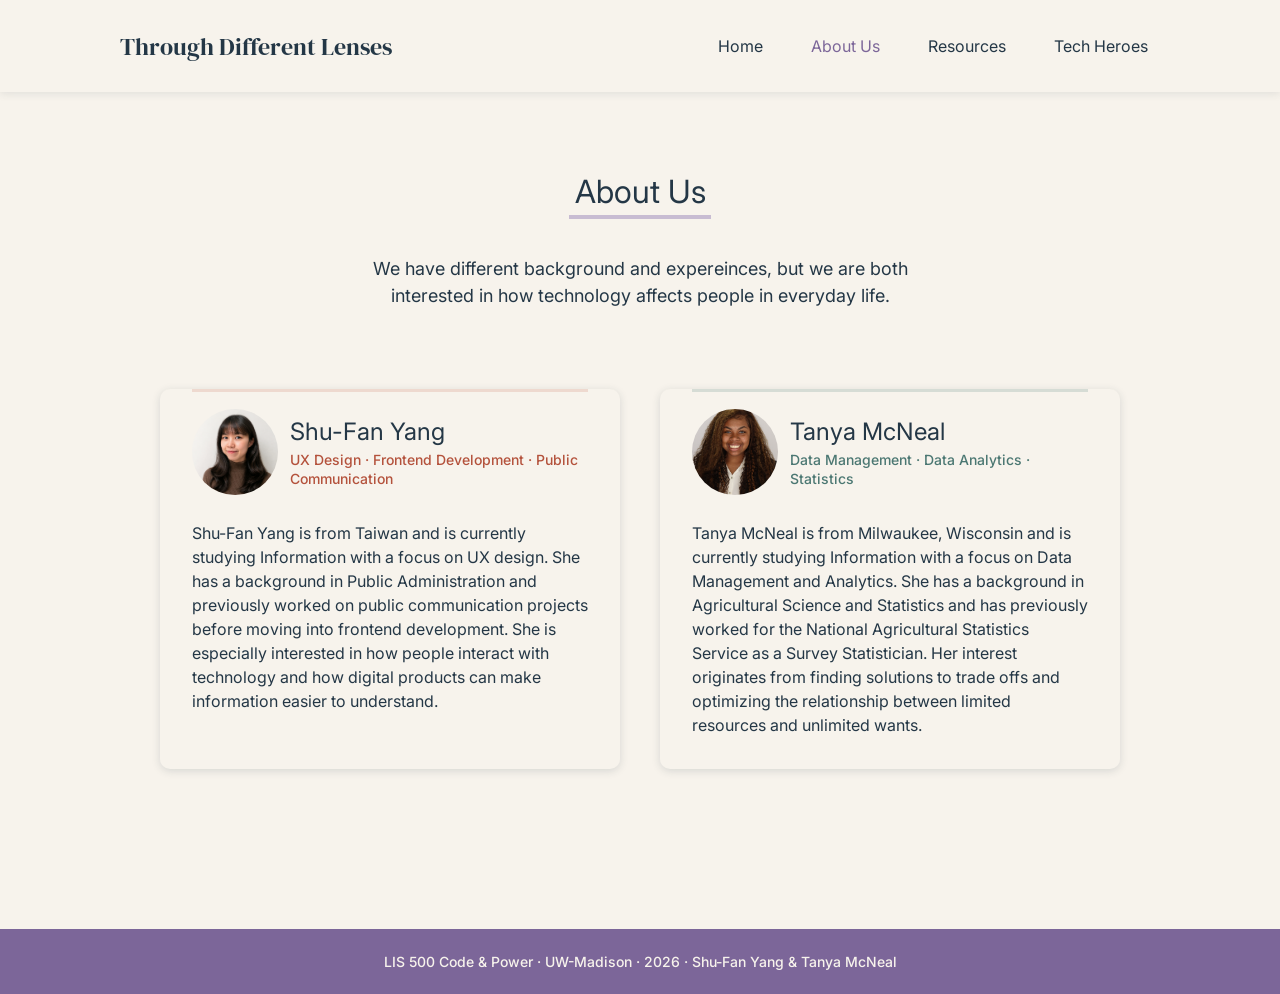
==== commit 975b5699: "Fix typos across pages" ====
--- a/about_us.html
+++ b/about_us.html
@@ -35,7 +35,7 @@
 
             <p>
                 We have different background and expereinces, but we are both<br>
-                intrested in how technology affects people in everyday life. 
+                interested in how technology affects people in everyday life. 
             </p>
             
         </section>
@@ -49,7 +49,7 @@
                 <div class="profile_header">
 
                     <img
-                        src="images/shu_fan.png .png"
+                        src="images/shu_fan.png"
                         alt="Shu-Fan Yang"
                         class="profile_image"
                     >
@@ -84,7 +84,7 @@
                 <div class="profile_header">
 
                     <img
-                        src="images/tanya.png.jpg"
+                        src="images/tanya.jpg"
                         alt="Tanya McNeal"
                         class="profile_image"
                     >
--- a/stylepage.css
+++ b/stylepage.css
@@ -564,7 +564,7 @@
     flex: 1;
     width: 840px;
     margin: 0 auto; 
-    padding: 80px 0 136px;
+    padding: 80px 0 160px;
     color: #243746;
 }
 
@@ -717,7 +717,7 @@
 }
 .video_description{
     width: 768px;
-    margin: 24px auto 0;
+    margin: 12px auto 0;
     font-family: "Inter", sans-serif; 
     font-size: 14px; 
     font-weight: 400;
@@ -779,5 +779,45 @@
     text-align: left;
     color: #243746;
 }
-    
-  +/* Timnit Article Link TM*/
+.hero-article-link,
+.hero-article-link:visited {
+    color: #7C6699;
+    font-weight: 500;
+}
+.hero-article-link:hover {
+    color: #243746;
+}
+/* Next Tech Hero Profile TM */
+.next-profile {
+    background-color: transparent; 
+    margin-top: 80px;
+    text-align: right; 
+}
+.next-profile a {
+      color: #4B7772;
+      font-family: 'Inter', sans-serif;
+      font-size: 16px;
+      font-weight: 500;
+      text-decoration: none;
+}
+.next-profile a:hover {
+    text-decoration: underline;
+}
+/* Back to Tech Hero Profile TM */
+.back-tech-heroes {
+    margin: 0 0 40px;
+    text-align: left; 
+}
+.back-tech-heroes a, 
+.back-tech-heroes a:visited {
+    color: #4B7772;
+      font-family: 'Inter', sans-serif;
+      font-size: 16px;
+      font-weight: 500;
+      text-decoration: none;
+} 
+.back-tech-heroes a:hover {
+    text-decoration: underline;
+} 
+
